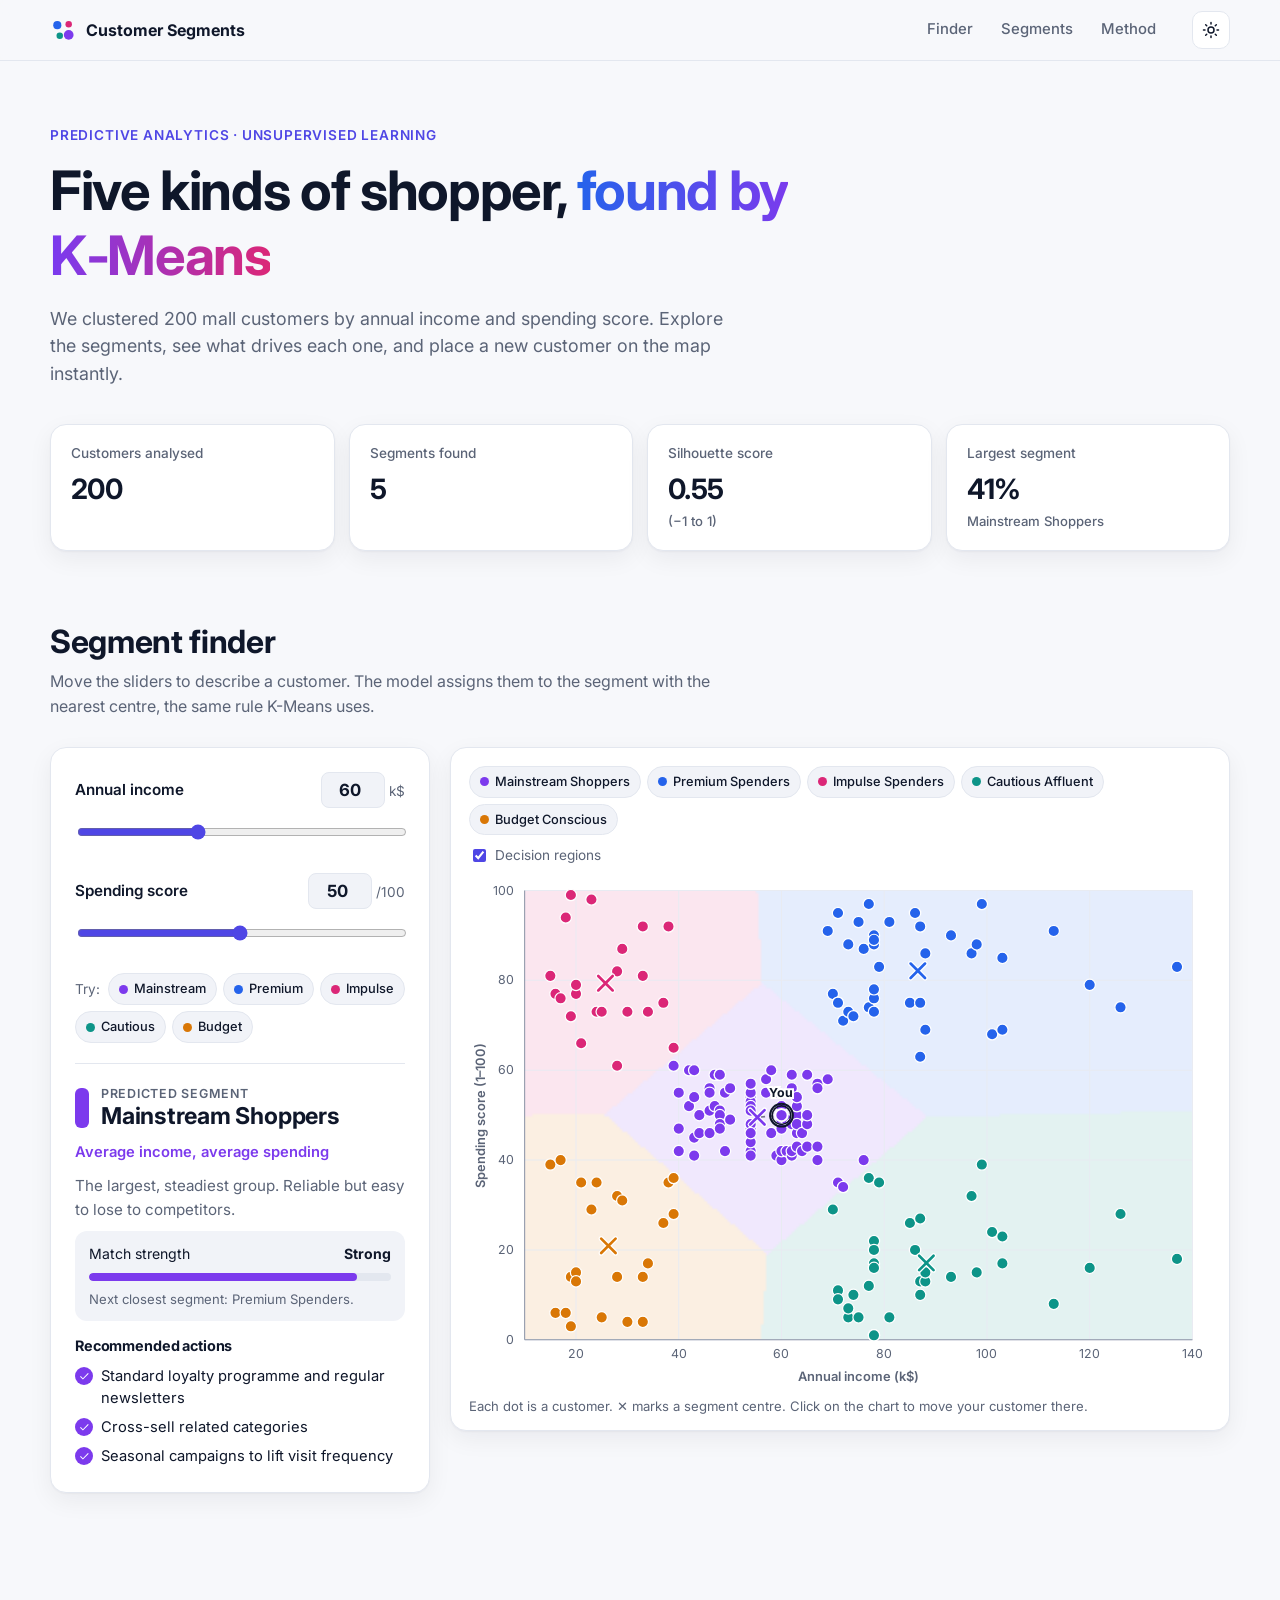
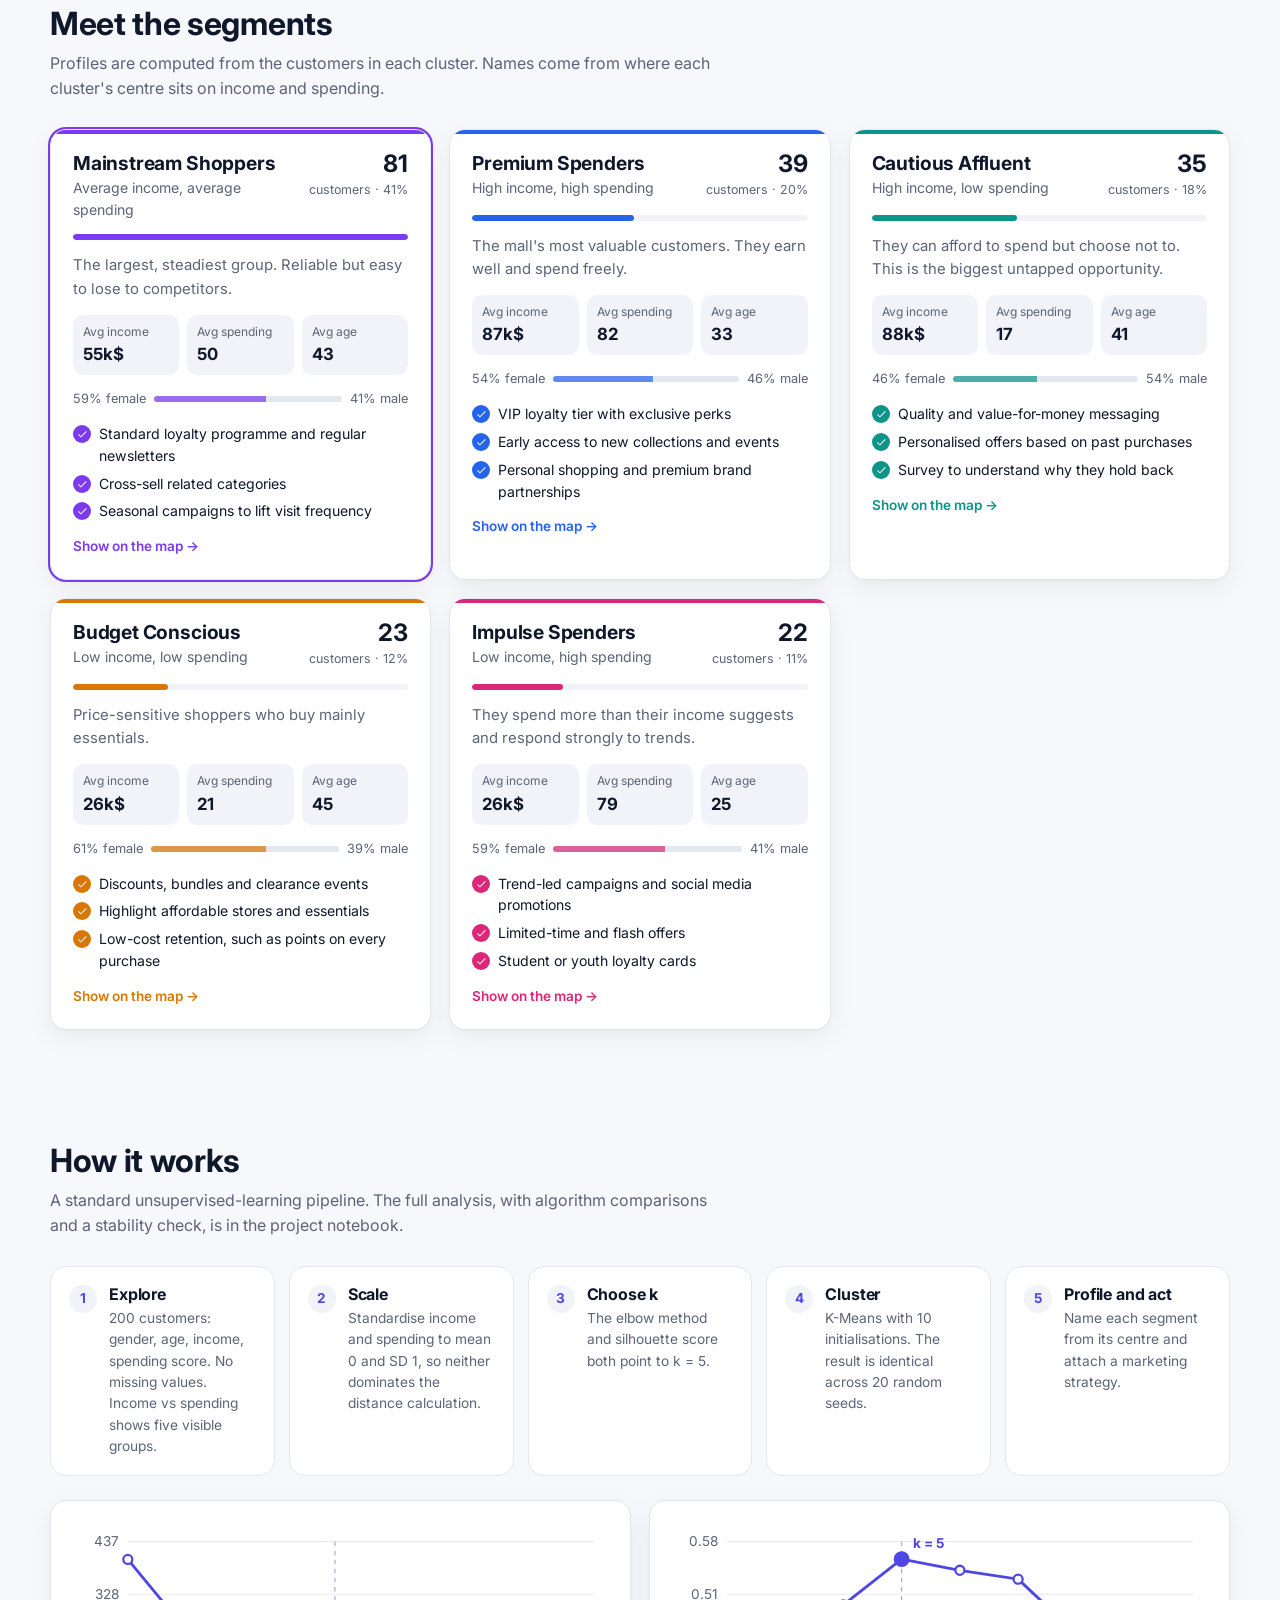
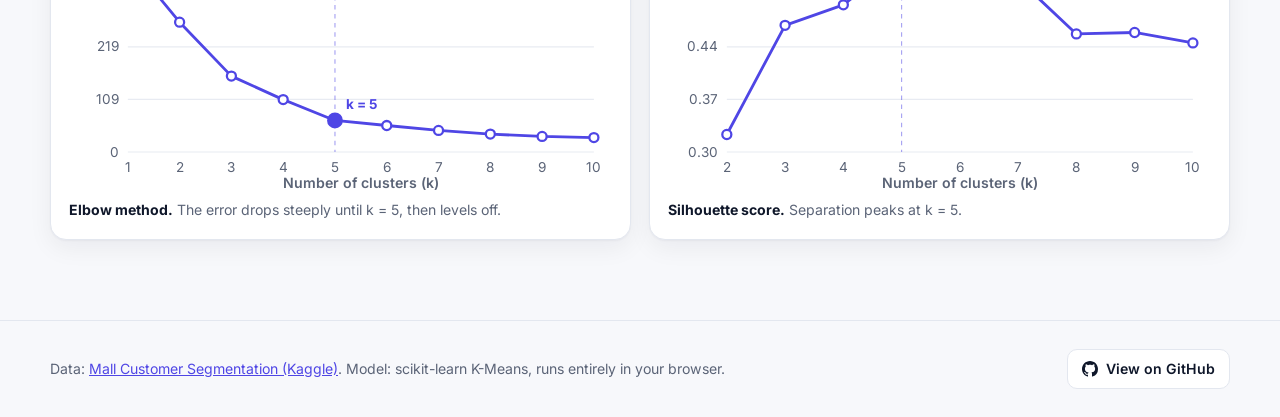
==== docs/index.html @ d276ba99 "Remove medical insurance project; make customer segmentation the repo root The repository now contai" ====
<!doctype html>
<html lang="en">
<head>
  <meta charset="utf-8">
  <meta name="viewport" content="width=device-width, initial-scale=1">
  <title>Mall Customer Segments</title>
  <meta name="description" content="Interactive K-Means customer segmentation: explore five shopper segments and find which one a new customer belongs to.">
  <link rel="icon" href="data:image/svg+xml,<svg xmlns='http://www.w3.org/2000/svg' viewBox='0 0 32 32'><circle cx='9' cy='10' r='5' fill='%232563eb'/><circle cx='23' cy='9' r='4' fill='%23db2777'/><circle cx='12' cy='23' r='4' fill='%230d9488'/><circle cx='23' cy='22' r='6' fill='%237c3aed'/></svg>">
  <link rel="preconnect" href="https://fonts.googleapis.com">
  <link rel="preconnect" href="https://fonts.gstatic.com" crossorigin>
  <link href="https://fonts.googleapis.com/css2?family=Inter:wght@400;500;600;700&display=swap" rel="stylesheet">
  <link rel="stylesheet" href="styles.css">
  <script>
    // apply saved theme before paint to avoid a flash
    try { const t = localStorage.getItem("theme"); if (t) document.documentElement.dataset.theme = t; } catch (e) {}
  </script>
</head>
<body>
  <a class="skip-link" href="#finder">Skip to segment finder</a>

  <header class="site-header">
    <div class="container header-inner">
      <a class="brand" href="#top" aria-label="Mall Customer Segments, home">
        <svg class="brand-mark" viewBox="0 0 32 32" aria-hidden="true"><circle cx="9" cy="10" r="5" fill="var(--seg-premium)"/><circle cx="23" cy="9" r="4" fill="var(--seg-impulse)"/><circle cx="12" cy="23" r="4" fill="var(--seg-cautious)"/><circle cx="23" cy="22" r="6" fill="var(--seg-mainstream)"/></svg>
        <span>Customer Segments</span>
      </a>
      <nav aria-label="Sections">
        <a href="#finder">Finder</a>
        <a href="#segments">Segments</a>
        <a href="#method">Method</a>
      </nav>
      <button class="icon-btn" id="theme-toggle" type="button" aria-label="Toggle dark mode">
        <svg class="icon-sun" viewBox="0 0 24 24" aria-hidden="true"><circle cx="12" cy="12" r="4"/><path d="M12 2v2M12 20v2M4.9 4.9l1.4 1.4M17.7 17.7l1.4 1.4M2 12h2M20 12h2M4.9 19.1l1.4-1.4M17.7 6.3l1.4-1.4"/></svg>
        <svg class="icon-moon" viewBox="0 0 24 24" aria-hidden="true"><path d="M21 12.8A9 9 0 1 1 11.2 3a7 7 0 0 0 9.8 9.8z"/></svg>
      </button>
    </div>
  </header>

  <main id="top">
    <section class="hero container">
      <p class="eyebrow">Predictive Analytics · Unsupervised Learning</p>
      <h1>Five kinds of shopper, <span class="grad">found by K&#8209;Means</span></h1>
      <p class="lede">We clustered 200 mall customers by annual income and spending score. Explore the segments, see what drives each one, and place a new customer on the map instantly.</p>
      <dl class="stats" id="stats"></dl>
    </section>

    <section id="finder" class="container section" aria-labelledby="finder-title">
      <div class="section-head">
        <h2 id="finder-title">Segment finder</h2>
        <p>Move the sliders to describe a customer. The model assigns them to the segment with the nearest centre, the same rule K-Means uses.</p>
      </div>

      <div class="finder-grid">
        <form class="card controls" id="finder-form" onsubmit="return false">
          <div class="field">
            <div class="field-row">
              <label for="income">Annual income</label>
              <span class="field-value"><input type="number" id="income-num" min="15" max="140" step="1" aria-label="Annual income in thousands of dollars"><span class="unit">k$</span></span>
            </div>
            <input type="range" id="income" min="15" max="140" step="1">
          </div>
          <div class="field">
            <div class="field-row">
              <label for="spending">Spending score</label>
              <span class="field-value"><input type="number" id="spending-num" min="1" max="100" step="1" aria-label="Spending score from 1 to 100"><span class="unit">/100</span></span>
            </div>
            <input type="range" id="spending" min="1" max="100" step="1">
          </div>
          <div class="presets" role="group" aria-label="Example customers">
            <span class="presets-label">Try:</span>
          </div>

          <div class="result" id="result" aria-live="polite">
            <div class="result-head">
              <span class="swatch" id="result-swatch"></span>
              <div>
                <p class="result-kicker">Predicted segment</p>
                <h3 id="result-name">–</h3>
              </div>
            </div>
            <p class="result-tagline" id="result-tagline"></p>
            <p id="result-desc"></p>
            <div class="confidence">
              <div class="confidence-row"><span>Match strength</span><strong id="result-conf"></strong></div>
              <div class="bar"><span id="result-bar"></span></div>
              <p class="hint" id="result-runner"></p>
            </div>
            <h4>Recommended actions</h4>
            <ul class="checklist" id="result-strategy"></ul>
          </div>
        </form>

        <div class="card chart-card">
          <div class="chart-toolbar">
            <div class="legend" id="legend" role="group" aria-label="Show or hide segments"></div>
            <label class="toggle"><input type="checkbox" id="show-regions" checked> <span>Decision regions</span></label>
          </div>
          <div class="chart-wrap">
            <svg id="scatter" role="img" aria-labelledby="scatter-title scatter-desc"><title id="scatter-title">Customer segments by income and spending</title><desc id="scatter-desc">Scatter plot of 200 customers coloured by segment, with segment centres and the customer you entered.</desc></svg>
            <div class="tooltip" id="tooltip" role="status" hidden></div>
          </div>
          <p class="chart-note">Each dot is a customer. ✕ marks a segment centre. Click on the chart to move your customer there.</p>
        </div>
      </div>
    </section>

    <section id="segments" class="container section" aria-labelledby="segments-title">
      <div class="section-head">
        <h2 id="segments-title">Meet the segments</h2>
        <p>Profiles are computed from the customers in each cluster. Names come from where each cluster's centre sits on income and spending.</p>
      </div>
      <div class="segment-grid" id="segment-grid"></div>
    </section>

    <section id="method" class="container section" aria-labelledby="method-title">
      <div class="section-head">
        <h2 id="method-title">How it works</h2>
        <p>A standard unsupervised-learning pipeline. The full analysis, with algorithm comparisons and a stability check, is in the project notebook.</p>
      </div>
      <ol class="steps">
        <li><span class="step-n">1</span><div><h3>Explore</h3><p>200 customers: gender, age, income, spending score. No missing values. Income vs spending shows five visible groups.</p></div></li>
        <li><span class="step-n">2</span><div><h3>Scale</h3><p>Standardise income and spending to mean 0 and SD 1, so neither dominates the distance calculation.</p></div></li>
        <li><span class="step-n">3</span><div><h3>Choose k</h3><p>The elbow method and silhouette score both point to k = 5.</p></div></li>
        <li><span class="step-n">4</span><div><h3>Cluster</h3><p>K-Means with 10 initialisations. The result is identical across 20 random seeds.</p></div></li>
        <li><span class="step-n">5</span><div><h3>Profile and act</h3><p>Name each segment from its centre and attach a marketing strategy.</p></div></li>
      </ol>
      <div class="mini-charts">
        <figure class="card">
          <svg id="elbow-chart" role="img" aria-label="Elbow method: within-cluster sum of squares by number of clusters"></svg>
          <figcaption><strong>Elbow method.</strong> The error drops steeply until k = 5, then levels off.</figcaption>
        </figure>
        <figure class="card">
          <svg id="silhouette-chart" role="img" aria-label="Silhouette score by number of clusters"></svg>
          <figcaption><strong>Silhouette score.</strong> Separation peaks at k = 5.</figcaption>
        </figure>
      </div>
    </section>
  </main>

  <footer class="site-footer">
    <div class="container footer-inner">
      <p>Data: <a href="https://www.kaggle.com/datasets/vjchoudhary7/customer-segmentation-tutorial-in-python" target="_blank" rel="noopener">Mall Customer Segmentation (Kaggle)</a>. Model: scikit-learn K-Means, runs entirely in your browser.</p>
      <a class="gh-link" href="https://github.com/Tanishqtiwari1/Medical-insurance-cost-prediction" target="_blank" rel="noopener">
        <svg viewBox="0 0 16 16" aria-hidden="true"><path d="M8 0C3.58 0 0 3.58 0 8c0 3.54 2.29 6.53 5.47 7.59.4.07.55-.17.55-.38 0-.19-.01-.82-.01-1.49-2.01.37-2.53-.49-2.69-.94-.09-.23-.48-.94-.82-1.13-.28-.15-.68-.52-.01-.53.63-.01 1.08.58 1.23.82.72 1.21 1.87.87 2.33.66.07-.52.28-.87.51-1.07-1.78-.2-3.64-.89-3.64-3.95 0-.87.31-1.59.82-2.15-.08-.2-.36-1.02.08-2.12 0 0 .67-.21 2.2.82.64-.18 1.32-.27 2-.27.68 0 1.36.09 2 .27 1.53-1.04 2.2-.82 2.2-.82.44 1.1.16 1.92.08 2.12.51.56.82 1.27.82 2.15 0 3.07-1.87 3.75-3.65 3.95.29.25.54.73.54 1.48 0 1.07-.01 1.93-.01 2.2 0 .21.15.46.55.38A8.013 8.013 0 0 0 16 8c0-4.42-3.58-8-8-8z"/></svg>
        View on GitHub
      </a>
    </div>
  </footer>

  <script src="data/model.js"></script>
  <script src="app.js"></script>
</body>
</html>
---- docs/styles.css ----
:root {
  --bg: #f7f8fb;
  --surface: #ffffff;
  --surface-2: #f1f3f8;
  --text: #0f172a;
  --muted: #5b6477;
  --border: #e3e7ef;
  --accent: #4f46e5;
  --ring: rgba(79, 70, 229, 0.35);
  --shadow: 0 1px 2px rgba(15, 23, 42, 0.04), 0 8px 24px rgba(15, 23, 42, 0.06);
  --radius: 16px;

  --seg-premium: #2563eb;
  --seg-cautious: #0d9488;
  --seg-impulse: #db2777;
  --seg-budget: #d97706;
  --seg-mainstream: #7c3aed;

  --grid: #e8ebf2;
  --axis: #8a93a6;
  color-scheme: light;
}

@media (prefers-color-scheme: dark) {
  :root:not([data-theme="light"]) {
    --bg: #0b1020;
    --surface: #121a2e;
    --surface-2: #1a2440;
    --text: #e8ecf5;
    --muted: #9aa5bd;
    --border: #243052;
    --accent: #818cf8;
    --ring: rgba(129, 140, 248, 0.4);
    --shadow: 0 1px 2px rgba(0, 0, 0, 0.3), 0 8px 24px rgba(0, 0, 0, 0.25);
    --seg-premium: #60a5fa;
    --seg-cautious: #2dd4bf;
    --seg-impulse: #f472b6;
    --seg-budget: #fbbf24;
    --seg-mainstream: #a78bfa;
    --grid: #1e2944;
    --axis: #7c88a3;
    color-scheme: dark;
  }
}
:root[data-theme="dark"] {
  --bg: #0b1020;
  --surface: #121a2e;
  --surface-2: #1a2440;
  --text: #e8ecf5;
  --muted: #9aa5bd;
  --border: #243052;
  --accent: #818cf8;
  --ring: rgba(129, 140, 248, 0.4);
  --shadow: 0 1px 2px rgba(0, 0, 0, 0.3), 0 8px 24px rgba(0, 0, 0, 0.25);
  --seg-premium: #60a5fa;
  --seg-cautious: #2dd4bf;
  --seg-impulse: #f472b6;
  --seg-budget: #fbbf24;
  --seg-mainstream: #a78bfa;
  --grid: #1e2944;
  --axis: #7c88a3;
  color-scheme: dark;
}

* { box-sizing: border-box; }
html { scroll-behavior: smooth; scroll-padding-top: 72px; }
body {
  margin: 0;
  font-family: "Inter", system-ui, -apple-system, "Segoe UI", Roboto, sans-serif;
  background: var(--bg);
  color: var(--text);
  line-height: 1.55;
  -webkit-font-smoothing: antialiased;
}
a { color: var(--accent); }
h1, h2, h3, h4 { line-height: 1.2; margin: 0; letter-spacing: -0.01em; }
p { margin: 0; }
:focus-visible { outline: 3px solid var(--ring); outline-offset: 2px; border-radius: 6px; }

.container { width: min(1180px, 100% - 32px); margin-inline: auto; }
.section { padding-block: 56px; }
.section-head { max-width: 680px; margin-bottom: 28px; }
.section-head h2 { font-size: clamp(1.5rem, 2.5vw, 2rem); margin-bottom: 8px; }
.section-head p { color: var(--muted); }

.skip-link { position: absolute; left: -999px; top: 8px; background: var(--surface); padding: 8px 12px; border-radius: 8px; z-index: 100; }
.skip-link:focus { left: 8px; }

/* header */
.site-header {
  position: sticky; top: 0; z-index: 20;
  background: color-mix(in srgb, var(--bg) 82%, transparent);
  backdrop-filter: saturate(160%) blur(10px);
  border-bottom: 1px solid var(--border);
}
.header-inner { display: flex; align-items: center; gap: 24px; height: 60px; }
.brand { display: flex; align-items: center; gap: 10px; font-weight: 700; color: var(--text); text-decoration: none; }
.brand-mark { width: 26px; height: 26px; }
.site-header nav { display: flex; gap: 4px; margin-left: auto; }
.site-header nav a { color: var(--muted); text-decoration: none; font-weight: 500; font-size: 0.93rem; padding: 6px 12px; border-radius: 8px; }
.site-header nav a:hover { color: var(--text); background: var(--surface-2); }
.icon-btn {
  display: grid; place-items: center; width: 38px; height: 38px; border-radius: 10px;
  border: 1px solid var(--border); background: var(--surface); color: var(--text); cursor: pointer;
}
.icon-btn svg { width: 18px; height: 18px; fill: none; stroke: currentColor; stroke-width: 2; stroke-linecap: round; }
.icon-moon { display: none; }
:root[data-theme="dark"] .icon-sun { display: none; }
:root[data-theme="dark"] .icon-moon { display: block; }
@media (prefers-color-scheme: dark) {
  :root:not([data-theme="light"]) .icon-sun { display: none; }
  :root:not([data-theme="light"]) .icon-moon { display: block; }
}

/* hero */
.hero { padding-top: 64px; padding-bottom: 16px; }
.eyebrow { color: var(--accent); font-weight: 600; font-size: 0.85rem; letter-spacing: 0.06em; text-transform: uppercase; margin-bottom: 12px; }
.hero h1 { font-size: clamp(2rem, 5vw, 3.4rem); font-weight: 700; max-width: 820px; letter-spacing: -0.025em; }
.grad {
  background: linear-gradient(90deg, var(--seg-premium), var(--seg-mainstream) 50%, var(--seg-impulse));
  -webkit-background-clip: text; background-clip: text; color: transparent;
}
.lede { color: var(--muted); font-size: 1.12rem; max-width: 680px; margin-top: 16px; }
.stats { display: grid; grid-template-columns: repeat(4, 1fr); gap: 14px; margin: 36px 0 0; }
.stat { background: var(--surface); border: 1px solid var(--border); border-radius: var(--radius); padding: 18px 20px; box-shadow: var(--shadow); }
.stat dt { color: var(--muted); font-size: 0.85rem; font-weight: 500; }
.stat dd { margin: 4px 0 0; font-size: 1.75rem; font-weight: 700; letter-spacing: -0.02em; }
.stat dd small { display: block; font-size: 0.82rem; font-weight: 500; color: var(--muted); letter-spacing: 0; }

/* cards */
.card { background: var(--surface); border: 1px solid var(--border); border-radius: var(--radius); box-shadow: var(--shadow); }

/* finder */
.finder-grid { display: grid; grid-template-columns: 380px 1fr; gap: 20px; align-items: start; }
.controls { padding: 24px; display: flex; flex-direction: column; gap: 20px; position: sticky; top: 80px; }
.field-row { display: flex; justify-content: space-between; align-items: center; margin-bottom: 8px; }
.field label { font-weight: 600; font-size: 0.95rem; }
.field-value { display: inline-flex; align-items: baseline; gap: 4px; }
.field-value input {
  width: 64px; text-align: right; font: inherit; font-weight: 700; font-size: 1.05rem;
  border: 1px solid var(--border); background: var(--surface-2); color: var(--text); border-radius: 8px; padding: 4px 8px;
}
.unit { color: var(--muted); font-size: 0.85rem; }
input[type="range"] { width: 100%; accent-color: var(--accent); height: 28px; cursor: pointer; }
.presets { display: flex; flex-wrap: wrap; gap: 6px; align-items: center; }
.presets-label { color: var(--muted); font-size: 0.85rem; margin-right: 2px; }
.chip {
  font: inherit; font-size: 0.8rem; font-weight: 500; padding: 5px 10px; border-radius: 999px; cursor: pointer;
  border: 1px solid var(--border); background: var(--surface-2); color: var(--text);
  display: inline-flex; align-items: center; gap: 6px;
}
.chip:hover { border-color: var(--axis); }
.dot { width: 9px; height: 9px; border-radius: 50%; display: inline-block; flex: none; }

.result { border-top: 1px solid var(--border); padding-top: 20px; display: flex; flex-direction: column; gap: 10px; }
.result-head { display: flex; gap: 12px; align-items: center; }
.swatch { width: 14px; height: 40px; border-radius: 6px; flex: none; background: var(--border); transition: background 0.25s; }
.result-kicker { color: var(--muted); font-size: 0.78rem; text-transform: uppercase; letter-spacing: 0.06em; font-weight: 600; }
.result h3 { font-size: 1.45rem; }
.result-tagline { font-weight: 600; font-size: 0.92rem; }
.result p#result-desc { color: var(--muted); font-size: 0.95rem; }
.result h4 { font-size: 0.9rem; margin-top: 6px; }
.confidence { background: var(--surface-2); border-radius: 12px; padding: 12px 14px; }
.confidence-row { display: flex; justify-content: space-between; font-size: 0.88rem; margin-bottom: 8px; }
.bar { height: 8px; border-radius: 99px; background: var(--border); overflow: hidden; }
.bar span { display: block; height: 100%; width: 0; border-radius: inherit; background: var(--accent); transition: width 0.3s, background 0.25s; }
.hint { color: var(--muted); font-size: 0.82rem; margin-top: 8px; }
.checklist { list-style: none; padding: 0; margin: 0; display: grid; gap: 6px; font-size: 0.92rem; }
.checklist li { display: flex; gap: 8px; align-items: flex-start; }
.checklist li::before {
  content: ""; flex: none; width: 18px; height: 18px; margin-top: 2px; border-radius: 50%;
  background: var(--seg-color, var(--accent)) url("data:image/svg+xml,%3Csvg xmlns='http://www.w3.org/2000/svg' viewBox='0 0 20 20' fill='white'%3E%3Cpath d='M8.2 13.6 4.6 10l-1.2 1.2 4.8 4.8 9.6-9.6-1.2-1.2z'/%3E%3C/svg%3E") center/12px no-repeat;
}

.chart-card { padding: 18px 18px 14px; }
.chart-toolbar { display: flex; flex-wrap: wrap; gap: 10px; justify-content: space-between; align-items: center; margin-bottom: 8px; }
.legend { display: flex; flex-wrap: wrap; gap: 6px; }
.legend .chip[aria-pressed="false"] { opacity: 0.45; text-decoration: line-through; }
.toggle { display: inline-flex; gap: 6px; align-items: center; font-size: 0.85rem; color: var(--muted); cursor: pointer; }
.toggle input { accent-color: var(--accent); }
.chart-wrap { position: relative; }
#scatter { width: 100%; height: auto; display: block; cursor: crosshair; touch-action: manipulation; }
.chart-note { color: var(--muted); font-size: 0.82rem; margin-top: 6px; }
.tooltip {
  position: absolute; pointer-events: none; z-index: 5; min-width: 150px;
  background: var(--text); color: var(--bg); font-size: 0.8rem; line-height: 1.45;
  padding: 8px 10px; border-radius: 10px; box-shadow: var(--shadow); transform: translate(-50%, calc(-100% - 12px));
}
.tooltip strong { display: block; font-size: 0.85rem; }

/* svg chart pieces */
.axis-line { stroke: var(--axis); stroke-width: 1; }
.grid-line { stroke: var(--grid); stroke-width: 1; }
.axis-label { fill: var(--muted); font-size: 12px; }
.axis-title { fill: var(--muted); font-size: 12.5px; font-weight: 600; }
.pt { stroke: var(--surface); stroke-width: 1.2; transition: opacity 0.2s, r 0.15s; cursor: pointer; }
.pt:hover, .pt.active { r: 7.5; stroke: var(--text); }
.pt.dim { opacity: 0.12; pointer-events: none; }
.centroid { stroke: var(--surface); stroke-width: 5; stroke-linecap: round; }
.centroid-inner { stroke-width: 2.6; stroke-linecap: round; }
.you-ring { fill: none; stroke: var(--text); stroke-width: 2; }
.you-dot { fill: var(--text); stroke: var(--surface); stroke-width: 2; }
.you-label { fill: var(--text); font-size: 12px; font-weight: 700; paint-order: stroke; stroke: var(--surface); stroke-width: 4px; }
.pulse { fill: none; stroke: var(--text); stroke-width: 1.5; animation: pulse 1.8s ease-out infinite; transform-box: fill-box; transform-origin: center; }
@keyframes pulse { from { opacity: 0.7; transform: scale(1); } to { opacity: 0; transform: scale(2.6); } }
.link-line { stroke: var(--text); stroke-width: 1.5; stroke-dasharray: 4 4; opacity: 0.55; }

/* segments */
.segment-grid { display: grid; grid-template-columns: repeat(auto-fill, minmax(320px, 1fr)); gap: 18px; }
.seg-card { padding: 22px; position: relative; overflow: hidden; display: flex; flex-direction: column; gap: 14px; transition: transform 0.2s, box-shadow 0.2s; }
.seg-card::before { content: ""; position: absolute; inset: 0 0 auto; height: 4px; background: var(--seg-color); }
.seg-card:hover { transform: translateY(-2px); }
.seg-card.highlight { box-shadow: 0 0 0 2px var(--seg-color), var(--shadow); }
.seg-top { display: flex; justify-content: space-between; align-items: flex-start; gap: 12px; }
.seg-card h3 { font-size: 1.2rem; }
.seg-tag { color: var(--muted); font-size: 0.88rem; margin-top: 2px; }
.seg-size { text-align: right; flex: none; }
.seg-size strong { font-size: 1.5rem; display: block; line-height: 1; }
.seg-size span { color: var(--muted); font-size: 0.78rem; }
.share-bar { height: 6px; background: var(--surface-2); border-radius: 99px; overflow: hidden; }
.share-bar span { display: block; height: 100%; background: var(--seg-color); border-radius: inherit; }
.metrics { display: grid; grid-template-columns: repeat(3, 1fr); gap: 8px; }
.metric { background: var(--surface-2); border-radius: 10px; padding: 8px 10px; }
.metric span { color: var(--muted); font-size: 0.75rem; display: block; }
.metric strong { font-size: 1.05rem; }
.seg-desc { color: var(--muted); font-size: 0.93rem; }
.gender { display: flex; align-items: center; gap: 8px; font-size: 0.8rem; color: var(--muted); }
.gender .split { flex: 1; height: 6px; border-radius: 99px; background: var(--border); overflow: hidden; }
.gender .split span { display: block; height: 100%; background: var(--seg-color); opacity: 0.7; }
.seg-card .checklist { font-size: 0.88rem; }
.seg-card .checklist li::before { background-color: var(--seg-color); }
.try-btn { align-self: flex-start; font: inherit; font-size: 0.85rem; font-weight: 600; color: var(--seg-color); background: none; border: 0; padding: 0; cursor: pointer; }
.try-btn:hover { text-decoration: underline; }

/* method */
.steps { list-style: none; padding: 0; margin: 0 0 24px; display: grid; grid-template-columns: repeat(5, 1fr); gap: 14px; }
.steps li { display: flex; gap: 12px; background: var(--surface); border: 1px solid var(--border); border-radius: var(--radius); padding: 18px; }
.step-n { flex: none; width: 28px; height: 28px; border-radius: 50%; display: grid; place-items: center; font-weight: 700; font-size: 0.85rem; background: var(--surface-2); color: var(--accent); }
.steps h3 { font-size: 1rem; margin-bottom: 4px; }
.steps p { color: var(--muted); font-size: 0.86rem; }
.mini-charts { display: grid; grid-template-columns: 1fr 1fr; gap: 18px; }
.mini-charts figure { margin: 0; padding: 18px; }
.mini-charts svg { width: 100%; height: auto; display: block; }
.mini-charts figcaption { color: var(--muted); font-size: 0.88rem; margin-top: 8px; }
.mini-charts figcaption strong { color: var(--text); }
.line { fill: none; stroke: var(--accent); stroke-width: 2.5; stroke-linejoin: round; }
.line-pt { fill: var(--surface); stroke: var(--accent); stroke-width: 2; }
.line-pt.best { fill: var(--accent); }
.best-label { fill: var(--accent); font-size: 12px; font-weight: 700; }

/* footer */
.site-footer { border-top: 1px solid var(--border); padding-block: 28px; margin-top: 24px; }
.footer-inner { display: flex; justify-content: space-between; align-items: center; gap: 16px; flex-wrap: wrap; color: var(--muted); font-size: 0.88rem; }
.gh-link { display: inline-flex; align-items: center; gap: 8px; color: var(--text); text-decoration: none; font-weight: 600; border: 1px solid var(--border); padding: 8px 14px; border-radius: 10px; background: var(--surface); }
.gh-link svg { width: 16px; height: 16px; fill: currentColor; }

/* responsive */
@media (max-width: 1024px) {
  .finder-grid { grid-template-columns: 1fr; }
  .controls { position: static; }
  .steps { grid-template-columns: repeat(2, 1fr); }
}
@media (max-width: 640px) {
  .section { padding-block: 40px; }
  .hero { padding-top: 40px; }
  .stats { grid-template-columns: repeat(2, 1fr); }
  .site-header nav { display: none; }
  .icon-btn { margin-left: auto; }
  .steps, .mini-charts { grid-template-columns: 1fr; }
  .segment-grid { grid-template-columns: 1fr; }
}
@media (prefers-reduced-motion: reduce) {
  html { scroll-behavior: auto; }
  *, *::before, *::after { animation: none !important; transition: none !important; }
}
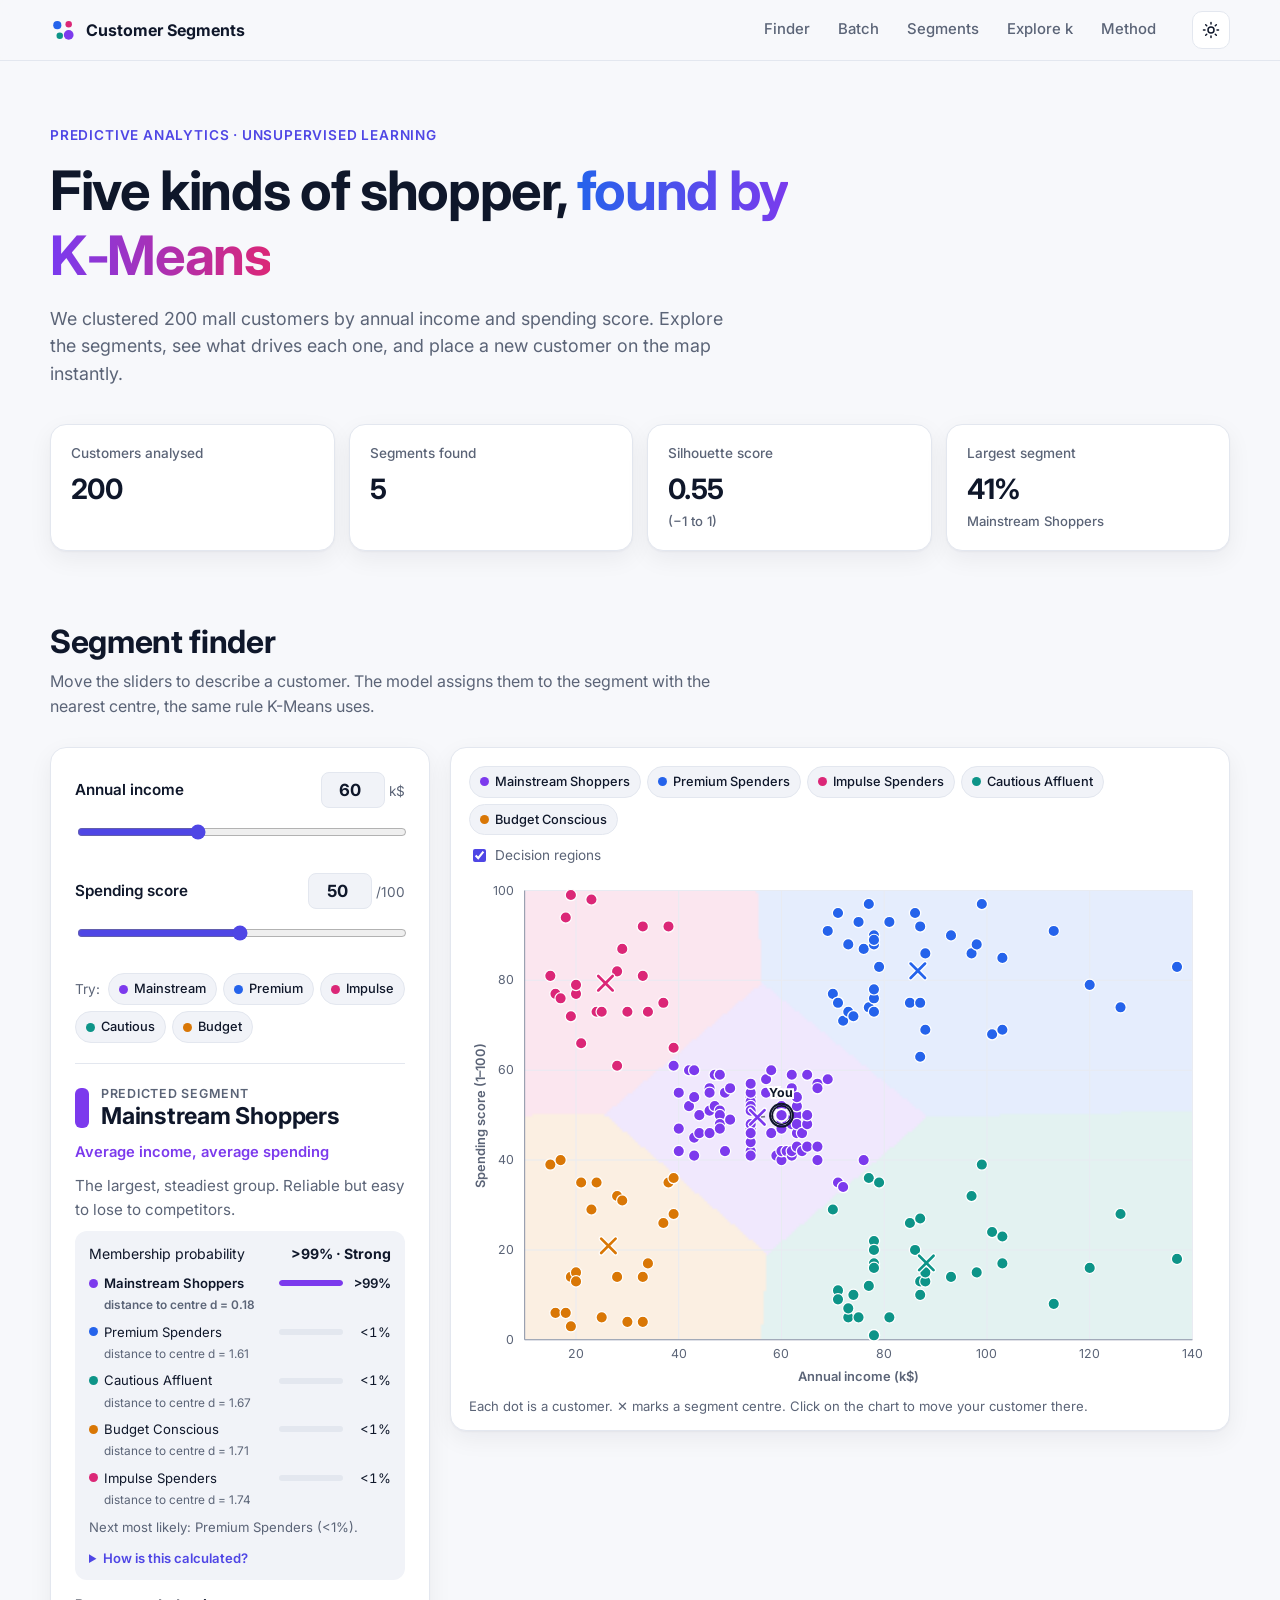
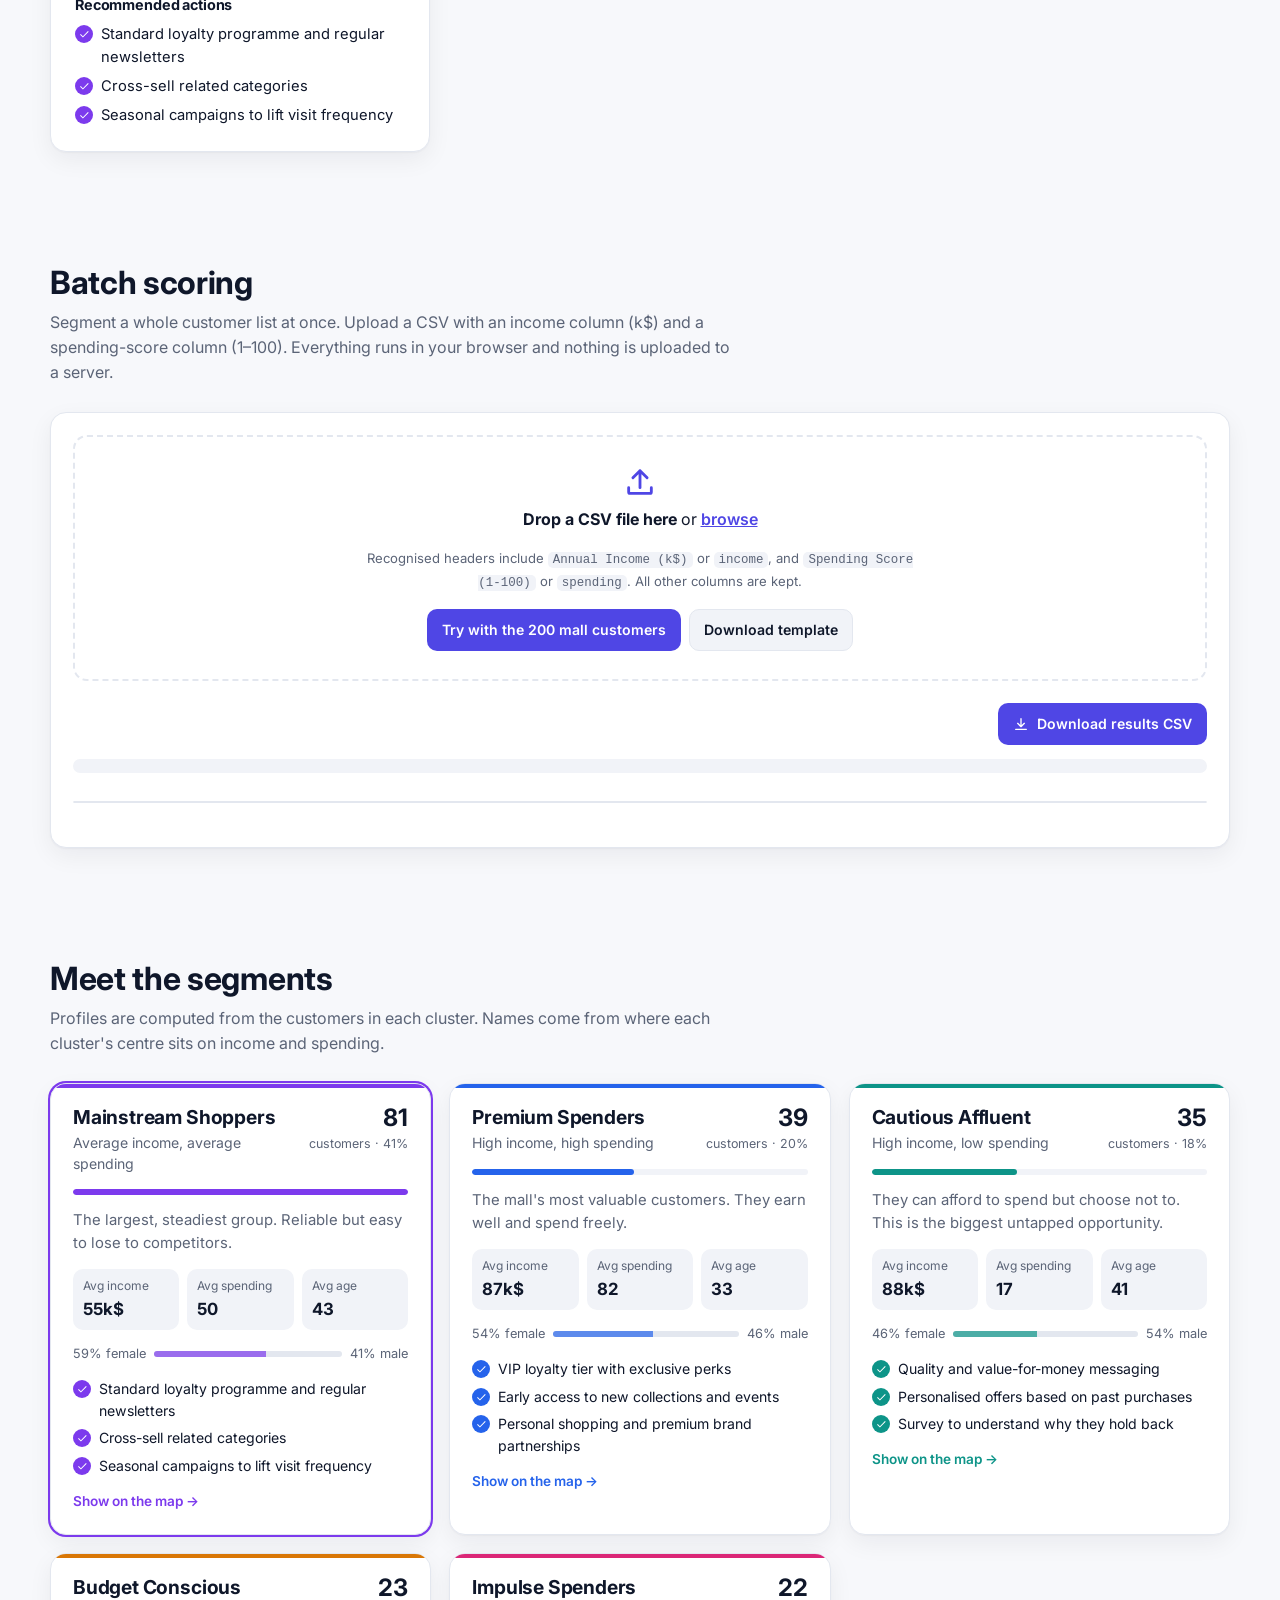
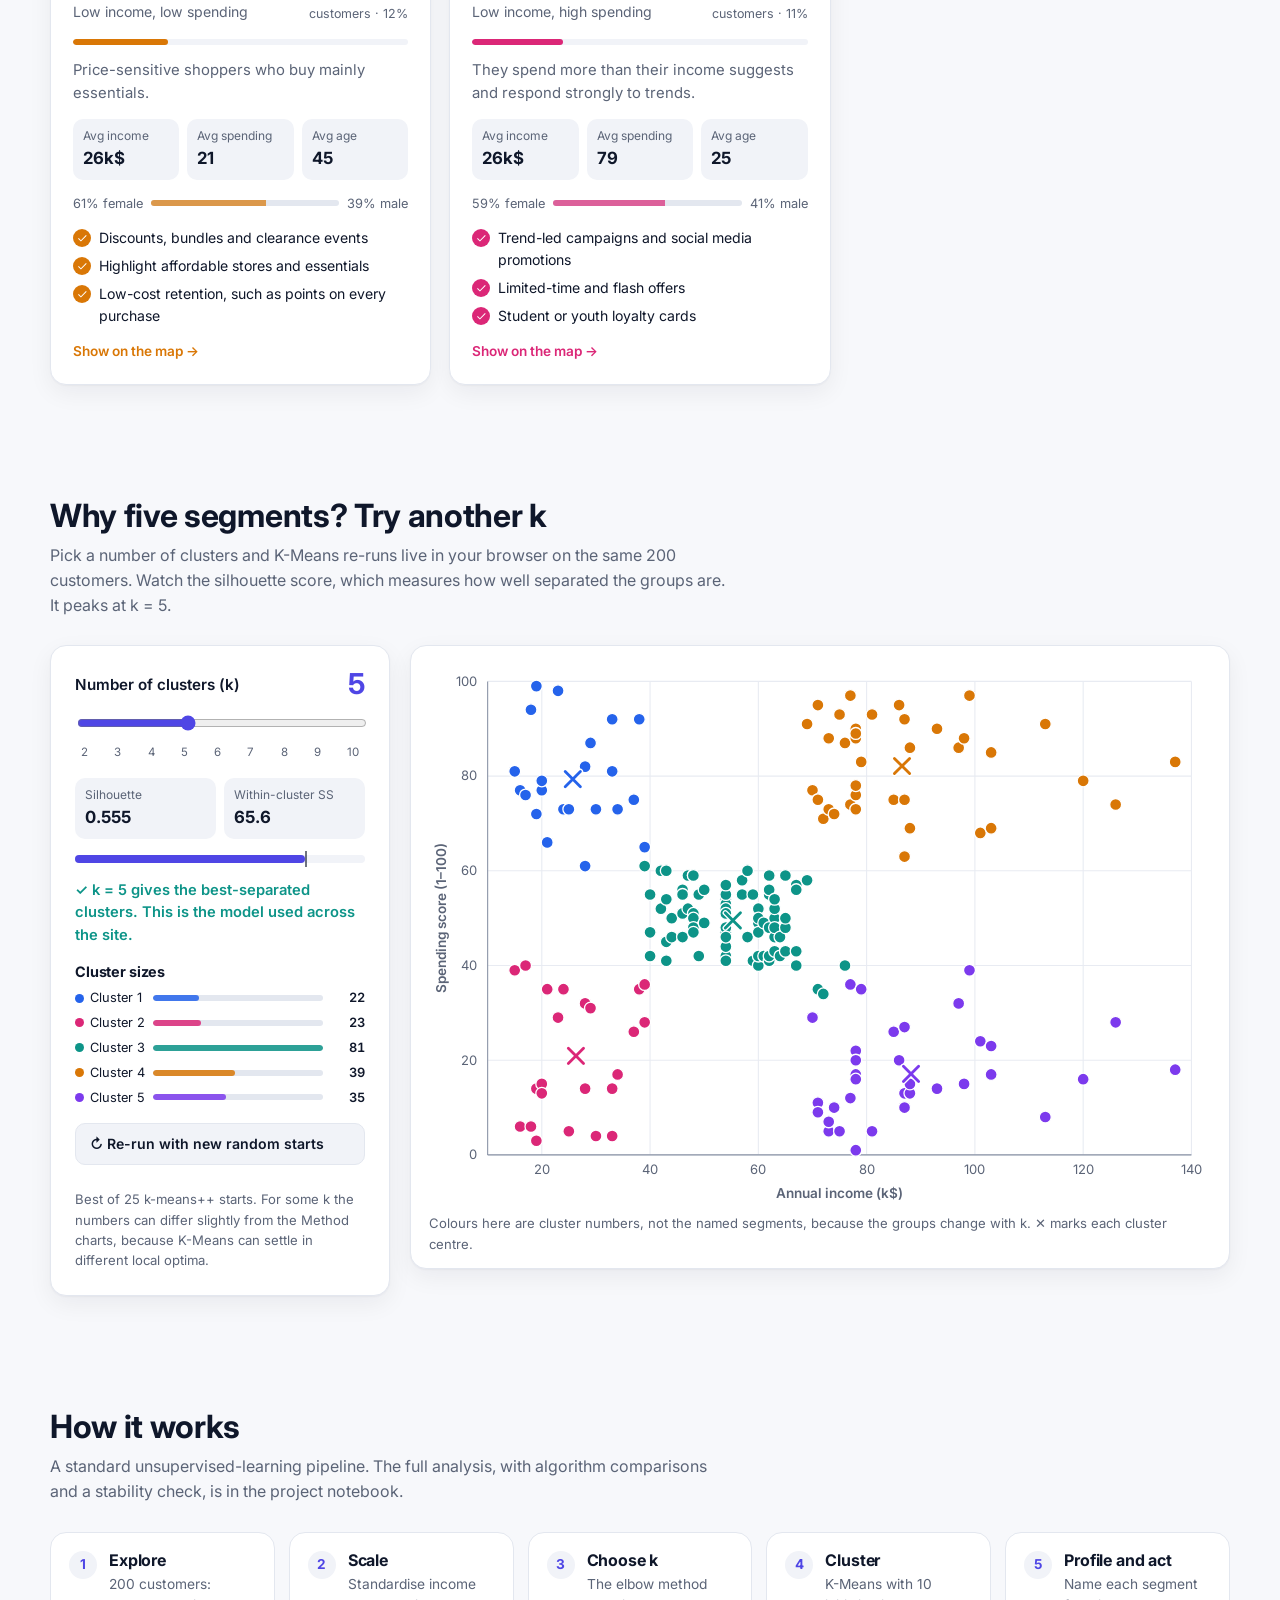
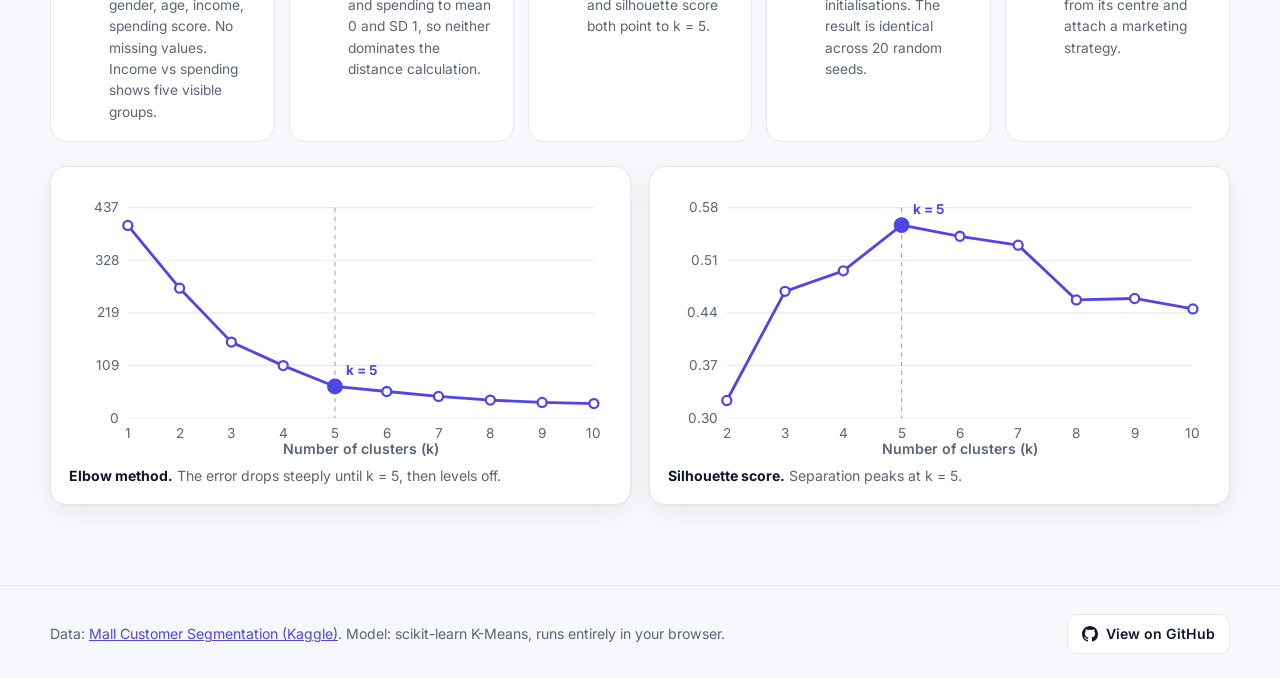
==== commit 24cd53eb: "Add batch CSV scoring, live k explorer and segment probabilities - Finder shows soft K-Means members" ====
--- a/docs/index.html
+++ b/docs/index.html
@@ -26,7 +26,9 @@
       </a>
       <nav aria-label="Sections">
         <a href="#finder">Finder</a>
+        <a href="#batch">Batch</a>
         <a href="#segments">Segments</a>
+        <a href="#explore-k">Explore k</a>
         <a href="#method">Method</a>
       </nav>
       <button class="icon-btn" id="theme-toggle" type="button" aria-label="Toggle dark mode">
@@ -81,9 +83,13 @@
             <p class="result-tagline" id="result-tagline"></p>
             <p id="result-desc"></p>
             <div class="confidence">
-              <div class="confidence-row"><span>Match strength</span><strong id="result-conf"></strong></div>
-              <div class="bar"><span id="result-bar"></span></div>
+              <div class="confidence-row"><span>Membership probability</span><strong id="result-conf"></strong></div>
+              <ul class="prob-list" id="prob-list" aria-label="Probability and distance for each segment"></ul>
               <p class="hint" id="result-runner"></p>
+              <details class="explain">
+                <summary>How is this calculated?</summary>
+                <p>The customer is scaled the same way as the training data. We then measure the distance <em>d</em> to each segment centre in standard-deviation units. K-Means picks the nearest centre. The probabilities treat each segment as a bell curve with the spread observed in the data (soft K-Means), so closer centres get exponentially more weight.</p>
+              </details>
             </div>
             <h4>Recommended actions</h4>
             <ul class="checklist" id="result-strategy"></ul>
@@ -104,12 +110,85 @@
       </div>
     </section>
 
+    <section id="batch" class="container section" aria-labelledby="batch-title">
+      <div class="section-head">
+        <h2 id="batch-title">Batch scoring</h2>
+        <p>Segment a whole customer list at once. Upload a CSV with an income column (k$) and a spending-score column (1–100). Everything runs in your browser and nothing is uploaded to a server.</p>
+      </div>
+      <div class="card batch-card">
+        <div class="dropzone" id="dropzone">
+          <svg class="drop-icon" viewBox="0 0 24 24" aria-hidden="true"><path d="M12 16V4M7 9l5-5 5 5M4 16v3a1 1 0 0 0 1 1h14a1 1 0 0 0 1-1v-3"/></svg>
+          <p><strong>Drop a CSV file here</strong> or <label for="csv-file" class="link-label" tabindex="0">browse</label></p>
+          <p class="hint">Recognised headers include <code>Annual Income (k$)</code> or <code>income</code>, and <code>Spending Score (1-100)</code> or <code>spending</code>. All other columns are kept.</p>
+          <input type="file" id="csv-file" accept=".csv,text/csv" class="visually-hidden">
+          <div class="drop-actions">
+            <button type="button" class="btn" id="batch-sample">Try with the 200 mall customers</button>
+            <button type="button" class="btn btn-ghost" id="batch-template">Download template</button>
+          </div>
+        </div>
+        <p class="batch-error" id="batch-error" role="alert" hidden></p>
+
+        <div class="batch-results" id="batch-results" hidden>
+          <div class="batch-head">
+            <div>
+              <p class="result-kicker" id="batch-file"></p>
+              <h3 id="batch-summary"></h3>
+            </div>
+            <button type="button" class="btn" id="batch-download">
+              <svg viewBox="0 0 24 24" aria-hidden="true"><path d="M12 4v12M7 11l5 5 5-5M4 20h16"/></svg>
+              Download results CSV
+            </button>
+          </div>
+          <div class="dist-bar" id="batch-dist" role="img"></div>
+          <ul class="dist-legend" id="batch-legend"></ul>
+          <details class="skipped" id="batch-skipped" hidden><summary></summary><ul></ul></details>
+          <div class="table-wrap">
+            <table class="data-table" id="batch-table"><thead></thead><tbody></tbody></table>
+          </div>
+          <p class="hint" id="batch-table-note"></p>
+        </div>
+      </div>
+    </section>
+
     <section id="segments" class="container section" aria-labelledby="segments-title">
       <div class="section-head">
         <h2 id="segments-title">Meet the segments</h2>
         <p>Profiles are computed from the customers in each cluster. Names come from where each cluster's centre sits on income and spending.</p>
       </div>
       <div class="segment-grid" id="segment-grid"></div>
+    </section>
+
+    <section id="explore-k" class="container section" aria-labelledby="k-title">
+      <div class="section-head">
+        <h2 id="k-title">Why five segments? Try another k</h2>
+        <p>Pick a number of clusters and K-Means re-runs live in your browser on the same 200 customers. Watch the silhouette score, which measures how well separated the groups are. It peaks at k = 5.</p>
+      </div>
+      <div class="k-grid">
+        <div class="card k-controls">
+          <div class="field">
+            <div class="field-row">
+              <label for="k-slider">Number of clusters (k)</label>
+              <output class="k-value" id="k-value" for="k-slider">5</output>
+            </div>
+            <input type="range" id="k-slider" min="2" max="10" step="1" value="5">
+            <div class="k-ticks" aria-hidden="true"><span>2</span><span>3</span><span>4</span><span>5</span><span>6</span><span>7</span><span>8</span><span>9</span><span>10</span></div>
+          </div>
+          <div class="k-metrics">
+            <div class="metric"><span>Silhouette</span><strong id="k-sil">–</strong></div>
+            <div class="metric"><span>Within-cluster SS</span><strong id="k-wcss">–</strong></div>
+          </div>
+          <div class="sil-meter" aria-hidden="true"><span id="k-sil-bar"></span><i id="k-sil-best"></i></div>
+          <p class="k-verdict" id="k-verdict" aria-live="polite"></p>
+          <h4>Cluster sizes</h4>
+          <ul class="k-sizes" id="k-sizes"></ul>
+          <button type="button" class="btn btn-ghost" id="k-rerun">↻ Re-run with new random starts</button>
+          <p class="hint" id="k-runinfo"></p>
+        </div>
+        <div class="card chart-card">
+          <svg id="k-scatter" role="img" aria-label="Customers coloured by the clusters found for the selected k"></svg>
+          <p class="chart-note">Colours here are cluster numbers, not the named segments, because the groups change with k. ✕ marks each cluster centre.</p>
+        </div>
+      </div>
     </section>
 
     <section id="method" class="container section" aria-labelledby="method-title">
--- a/docs/styles.css
+++ b/docs/styles.css
@@ -273,3 +273,80 @@
   html { scroll-behavior: auto; }
   *, *::before, *::after { animation: none !important; transition: none !important; }
 }
+
+/* ---------- probabilities ---------- */
+.prob-list { list-style: none; margin: 0; padding: 0; display: grid; gap: 7px; }
+.prob-list li { display: grid; grid-template-columns: 1fr 64px 40px; gap: 8px; align-items: center; font-size: 0.82rem; }
+.prob-list li.top { font-weight: 600; }
+.prob-name { display: flex; align-items: center; gap: 6px; min-width: 0; white-space: nowrap; overflow: hidden; text-overflow: ellipsis; }
+.prob-bar { height: 6px; border-radius: 99px; background: var(--border); overflow: hidden; }
+.prob-bar span { display: block; height: 100%; border-radius: inherit; transition: width 0.3s; }
+.prob-val { text-align: right; font-variant-numeric: tabular-nums; }
+.prob-dist { grid-column: 1 / -1; color: var(--muted); font-size: 0.74rem; margin-top: -5px; padding-left: 15px; }
+.explain { margin-top: 10px; font-size: 0.82rem; color: var(--muted); }
+.explain summary { cursor: pointer; color: var(--accent); font-weight: 600; }
+.explain p { margin-top: 6px; }
+
+/* ---------- buttons ---------- */
+.btn {
+  display: inline-flex; align-items: center; gap: 8px; font: inherit; font-size: 0.88rem; font-weight: 600;
+  padding: 9px 14px; border-radius: 10px; cursor: pointer; border: 1px solid transparent;
+  background: var(--accent); color: #fff;
+}
+.btn:hover { filter: brightness(1.08); }
+.btn svg { width: 16px; height: 16px; fill: none; stroke: currentColor; stroke-width: 2; stroke-linecap: round; stroke-linejoin: round; }
+.btn-ghost { background: var(--surface-2); color: var(--text); border-color: var(--border); }
+.visually-hidden { position: absolute; width: 1px; height: 1px; overflow: hidden; clip: rect(0 0 0 0); white-space: nowrap; }
+
+/* ---------- batch scoring ---------- */
+.batch-card { padding: 22px; }
+.dropzone {
+  border: 2px dashed var(--border); border-radius: 14px; padding: 28px 20px; text-align: center;
+  display: flex; flex-direction: column; align-items: center; gap: 8px; transition: border-color 0.2s, background 0.2s;
+}
+.dropzone.drag { border-color: var(--accent); background: color-mix(in srgb, var(--accent) 7%, transparent); }
+.drop-icon { width: 34px; height: 34px; fill: none; stroke: var(--accent); stroke-width: 2; stroke-linecap: round; stroke-linejoin: round; }
+.dropzone .hint { max-width: 560px; }
+.dropzone code { font-size: 0.78rem; background: var(--surface-2); padding: 1px 5px; border-radius: 5px; }
+.link-label { color: var(--accent); font-weight: 600; cursor: pointer; text-decoration: underline; }
+.drop-actions { display: flex; gap: 8px; flex-wrap: wrap; justify-content: center; margin-top: 8px; }
+.batch-error { margin-top: 14px; padding: 10px 14px; border-radius: 10px; background: color-mix(in srgb, #dc2626 12%, transparent); color: #dc2626; font-size: 0.9rem; }
+.batch-results { margin-top: 22px; display: flex; flex-direction: column; gap: 14px; }
+.batch-head { display: flex; justify-content: space-between; align-items: center; gap: 12px; flex-wrap: wrap; }
+.batch-head h3 { font-size: 1.25rem; }
+.dist-bar { display: flex; height: 14px; border-radius: 99px; overflow: hidden; background: var(--surface-2); }
+.dist-bar span { height: 100%; transition: width 0.4s; }
+.dist-legend { list-style: none; margin: 0; padding: 0; display: flex; flex-wrap: wrap; gap: 8px 18px; font-size: 0.86rem; }
+.dist-legend li { display: flex; align-items: center; gap: 6px; }
+.dist-legend strong { font-variant-numeric: tabular-nums; }
+.skipped { font-size: 0.86rem; background: color-mix(in srgb, #d97706 10%, transparent); border-radius: 10px; padding: 10px 14px; }
+.skipped summary { cursor: pointer; font-weight: 600; }
+.skipped ul { margin: 8px 0 0; padding-left: 18px; color: var(--muted); max-height: 160px; overflow: auto; }
+.table-wrap { overflow: auto; max-height: 420px; border: 1px solid var(--border); border-radius: 12px; }
+.data-table { width: 100%; border-collapse: collapse; font-size: 0.85rem; font-variant-numeric: tabular-nums; }
+.data-table th, .data-table td { padding: 8px 12px; text-align: left; border-bottom: 1px solid var(--border); white-space: nowrap; }
+.data-table th { position: sticky; top: 0; background: var(--surface-2); font-weight: 600; z-index: 1; }
+.data-table tr:last-child td { border-bottom: 0; }
+.seg-pill { display: inline-flex; align-items: center; gap: 6px; font-weight: 600; }
+
+/* ---------- k explorer ---------- */
+.k-grid { display: grid; grid-template-columns: 340px 1fr; gap: 20px; align-items: start; }
+.k-controls { padding: 24px; display: flex; flex-direction: column; gap: 16px; }
+.k-value { font-size: 1.8rem; font-weight: 700; color: var(--accent); line-height: 1; }
+.k-ticks { display: flex; justify-content: space-between; padding: 0 6px; color: var(--muted); font-size: 0.72rem; }
+.k-metrics { display: grid; grid-template-columns: 1fr 1fr; gap: 8px; }
+.sil-meter { position: relative; height: 8px; border-radius: 99px; background: var(--surface-2); }
+.sil-meter span { position: absolute; inset: 0 auto 0 0; border-radius: inherit; background: var(--accent); transition: width 0.3s; }
+.sil-meter i { position: absolute; top: -4px; width: 2px; height: 16px; background: var(--text); opacity: 0.6; }
+.k-verdict { font-size: 0.92rem; }
+.k-verdict.best { color: var(--seg-cautious); font-weight: 600; }
+.k-controls h4 { font-size: 0.9rem; margin-bottom: -8px; }
+.k-sizes { list-style: none; margin: 0; padding: 0; display: grid; gap: 5px; }
+.k-sizes li { display: grid; grid-template-columns: 70px 1fr 34px; gap: 8px; align-items: center; font-size: 0.8rem; }
+.k-sizes .prob-bar span { opacity: 0.85; }
+.k-sizes b { text-align: right; font-weight: 600; font-variant-numeric: tabular-nums; }
+#k-scatter { width: 100%; height: auto; display: block; }
+.k-pt { stroke: var(--surface); stroke-width: 1.2; transition: fill 0.35s; }
+
+@media (max-width: 1024px) { .k-grid { grid-template-columns: 1fr; } }
+#batch-file { text-transform: none; letter-spacing: 0; }
